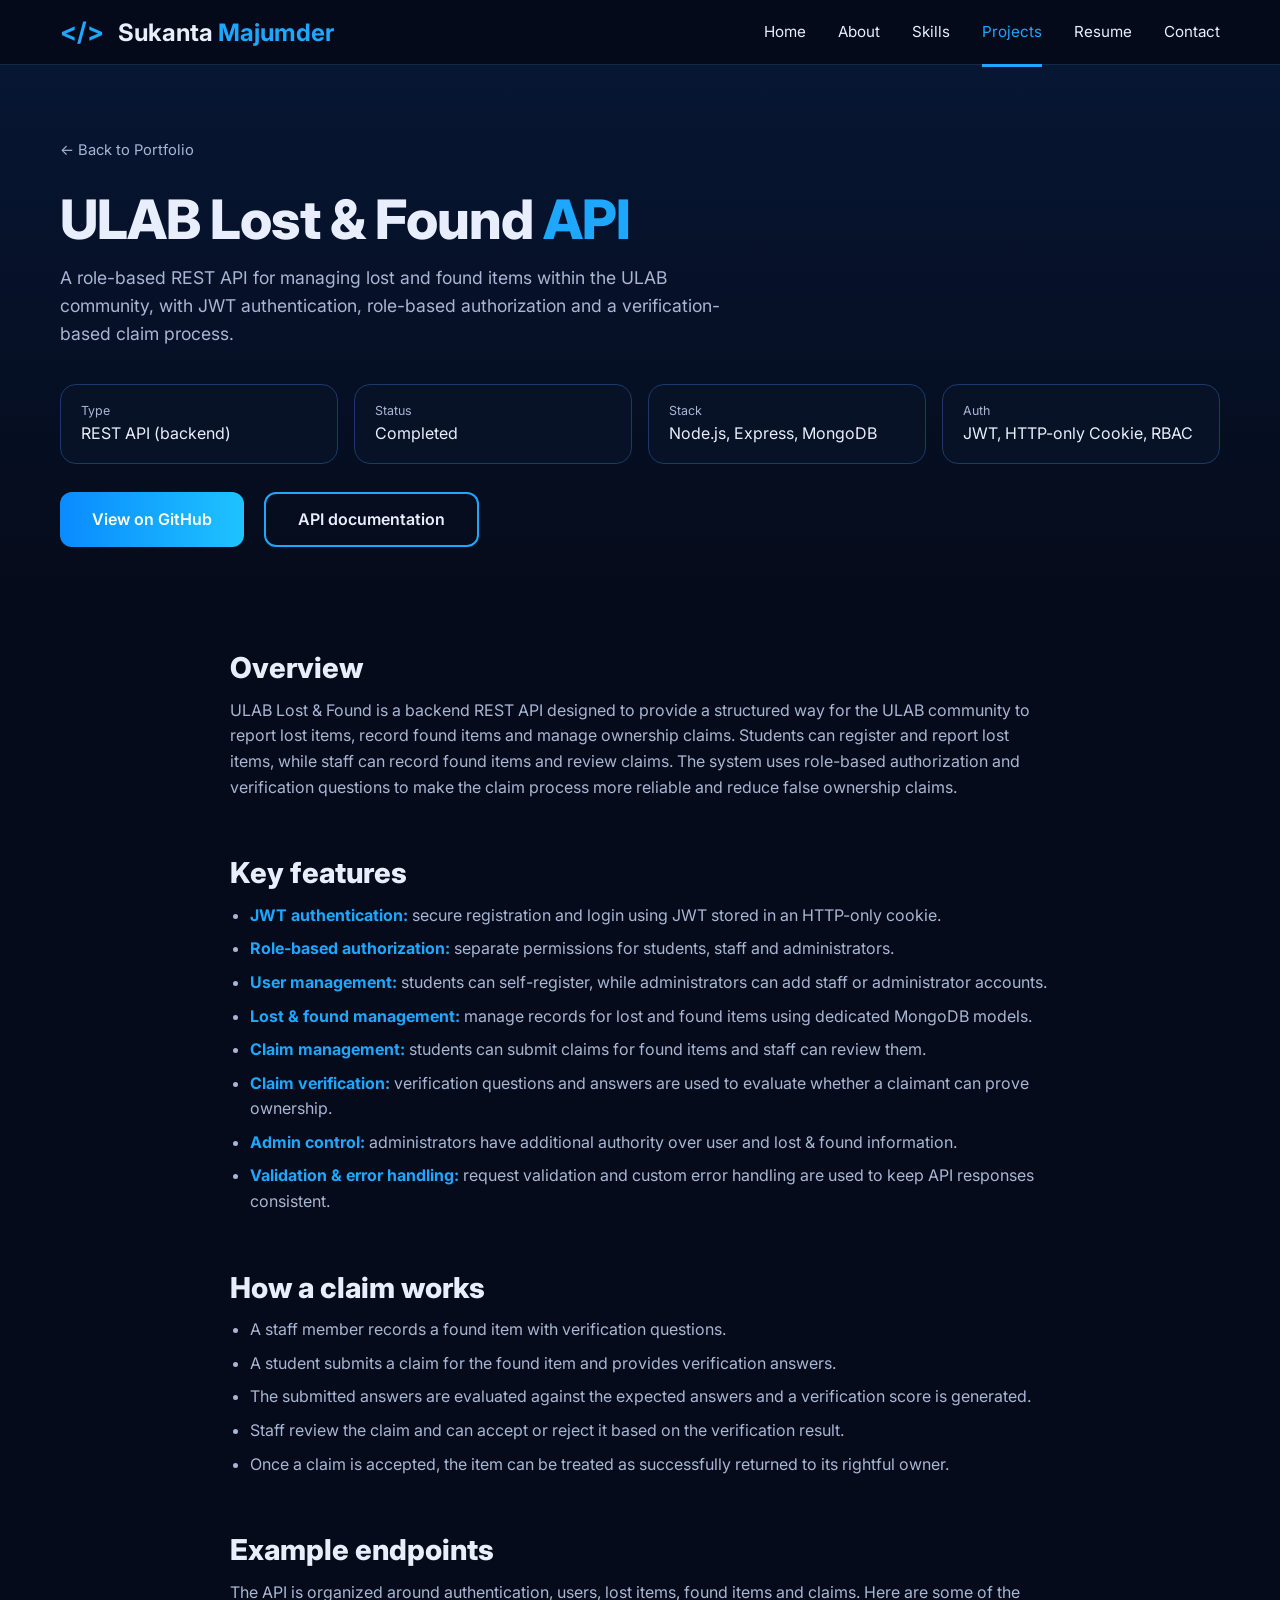
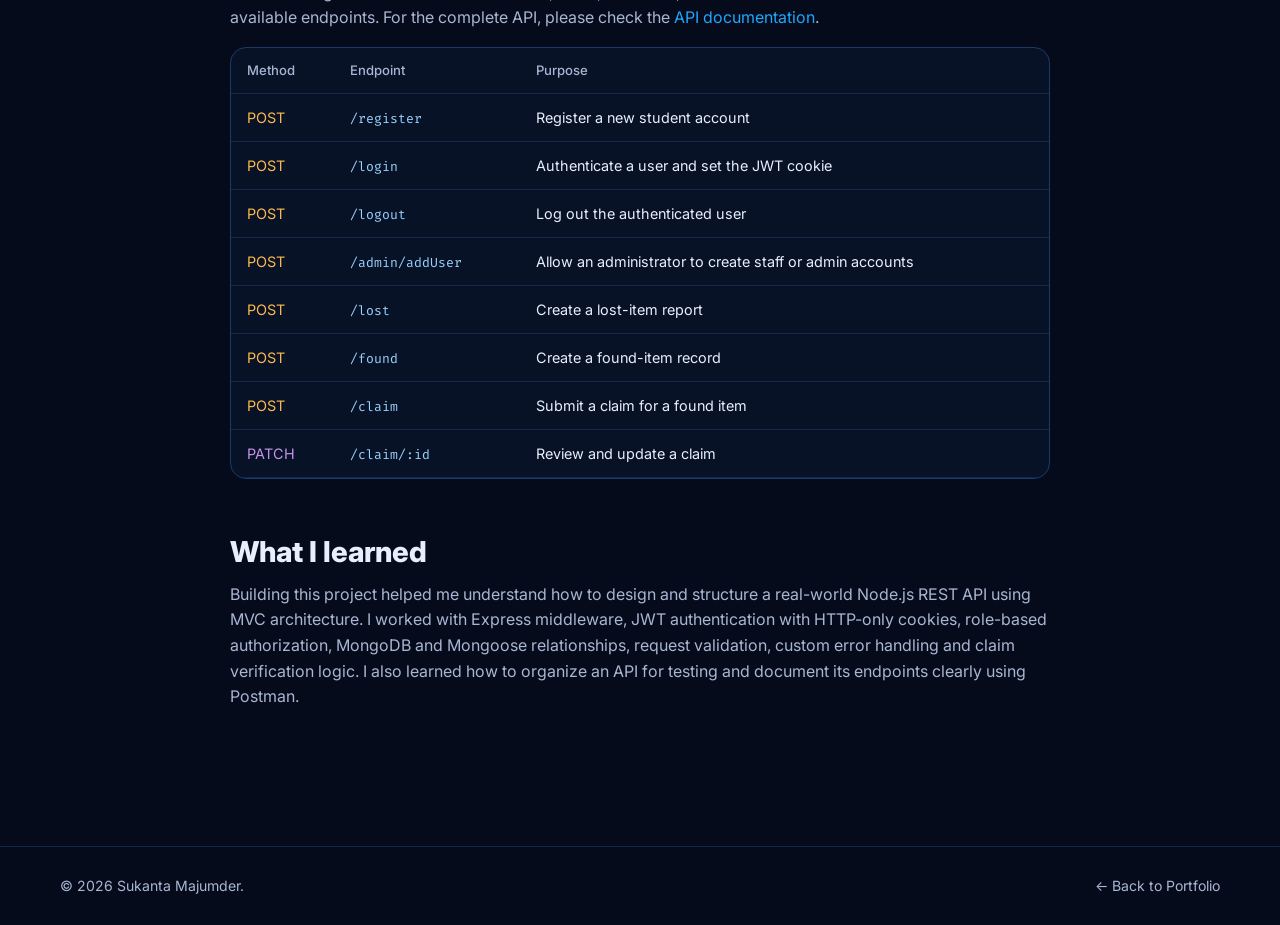
==== project-ulab-lost-found.html @ c4d865e8 "Add files via upload Add all files" ====
<!doctype html>

<html lang="en">
<head>
<meta charset="UTF-8" /><meta name="viewport" content="width=device-width, initial-scale=1" />
<link href="https://fonts.googleapis.com/css2?family=Inter:wght@400;500;600;700;800&family=Caveat:wght@500&family=Fira+Code&display=swap" rel="stylesheet" />
<link rel="stylesheet" href="style.css" />
<title>ULAB Lost &amp; Found API | Sukanta Majumder</title>
</head>
<body>
<header>
  <nav class="wrap">
    <a href="index.html" class="logo"><i>&lt;/&gt;</i>Sukanta <b>Majumder</b></a>
    <button class="menu" aria-label="Toggle menu">☰</button>
    <ul>
      <li><a href="index.html#home">Home</a></li>
      <li><a href="index.html#about">About</a></li>
      <li><a href="index.html#skills">Skills</a></li>
      <li><a href="index.html#projects" class="active">Projects</a></li>
      <li><a href="index.html#resume">Resume</a></li>
      <li><a href="index.html#contact">Contact</a></li>
    </ul>
  </nav>
</header>
<main>
  <section class="pd-hero">
    <div class="wrap">
      <a class="back" href="index.html#projects">← Back to Portfolio</a>
      <h1>ULAB Lost &amp; Found <span>API</span></h1>
      <p class="lead">A role-based REST API for managing lost and found items within the ULAB community, with JWT authentication, role-based authorization and a verification-based claim process.</p>
      <div class="pd-meta">
        <div class="panel"><small>Type</small>REST API (backend)</div>
        <div class="panel"><small>Status</small>Completed</div>
        <div class="panel"><small>Stack</small>Node.js, Express, MongoDB</div>
        <div class="panel"><small>Auth</small>JWT, HTTP-only Cookie, RBAC</div>
      </div>
      <div class="btns" style="margin-top:28px">
        <a class="btn primary" href="https://github.com/Sukanta116/Ulab_Lost_And_Found" target="_blank" rel="noopener">View on GitHub</a>
        <a class="btn ghost" href="https://documenter.getpostman.com/view/58097853/2sBYHNXPLF" target="_blank" rel="noopener">API documentation</a>
      </div>
    </div>
  </section>

  <section class="pd-body">
    <div class="wrap">

  <section>
    <h2>Overview</h2>
    <p>ULAB Lost &amp; Found is a backend REST API designed to provide a structured way for the ULAB community to report lost items, record found items and manage ownership claims. Students can register and report lost items, while staff can record found items and review claims. The system uses role-based authorization and verification questions to make the claim process more reliable and reduce false ownership claims.</p>
  </section>

  <section>
    <h2>Key features</h2>
    <ul>
      <li><strong>JWT authentication:</strong> secure registration and login using JWT stored in an HTTP-only cookie.</li>
      <li><strong>Role-based authorization:</strong> separate permissions for students, staff and administrators.</li>
      <li><strong>User management:</strong> students can self-register, while administrators can add staff or administrator accounts.</li>
      <li><strong>Lost &amp; found management:</strong> manage records for lost and found items using dedicated MongoDB models.</li>
      <li><strong>Claim management:</strong> students can submit claims for found items and staff can review them.</li>
      <li><strong>Claim verification:</strong> verification questions and answers are used to evaluate whether a claimant can prove ownership.</li>
      <li><strong>Admin control:</strong> administrators have additional authority over user and lost &amp; found information.</li>
      <li><strong>Validation &amp; error handling:</strong> request validation and custom error handling are used to keep API responses consistent.</li>
    </ul>
  </section>

  <section>
    <h2>How a claim works</h2>
    <ul>
      <li>A staff member records a found item with verification questions.</li>
      <li>A student submits a claim for the found item and provides verification answers.</li>
      <li>The submitted answers are evaluated against the expected answers and a verification score is generated.</li>
      <li>Staff review the claim and can accept or reject it based on the verification result.</li>
      <li>Once a claim is accepted, the item can be treated as successfully returned to its rightful owner.</li>
    </ul>
  </section>

  <section>
    <h2>Example endpoints</h2>
    <p>The API is organized around authentication, users, lost items, found items and claims. Here are some of the available endpoints. For the complete API, please check the <a class="api-doc-link" href="https://documenter.getpostman.com/view/58097853/2sBYHNXPLF" target="_blank" rel="noopener">API documentation</a>.
</p>
    <div class="table-scroll panel">
      <table>
        <thead><tr><th>Method</th><th>Endpoint</th><th>Purpose</th></tr></thead>
        <tbody>
          <tr><td class="m-post">POST</td><td><code>/register</code></td><td>Register a new student account</td></tr>
          <tr><td class="m-post">POST</td><td><code>/login</code></td><td>Authenticate a user and set the JWT cookie</td></tr>
          <tr><td class="m-post">POST</td><td><code>/logout</code></td><td>Log out the authenticated user</td></tr>
          <tr><td class="m-post">POST</td><td><code>/admin/addUser</code></td><td>Allow an administrator to create staff or admin accounts</td></tr>
          <tr><td class="m-post">POST</td><td><code>/lost</code></td><td>Create a lost-item report</td></tr>
          <tr><td class="m-post">POST</td><td><code>/found</code></td><td>Create a found-item record</td></tr>
          <tr><td class="m-post">POST</td><td><code>/claim</code></td><td>Submit a claim for a found item</td></tr>
          <tr><td class="m-patch">PATCH</td><td><code>/claim/:id</code></td><td>Review and update a claim</td></tr>
        </tbody>
      </table>
    </div>
  </section>

  <section>
    <h2>What I learned</h2>
    <p>Building this project helped me understand how to design and structure a real-world Node.js REST API using MVC architecture. I worked with Express middleware, JWT authentication with HTTP-only cookies, role-based authorization, MongoDB and Mongoose relationships, request validation, custom error handling and claim verification logic. I also learned how to organize an API for testing and document its endpoints clearly using Postman.</p>
  </section>

</div>


  </section>
</main>

<footer>
  <div class="wrap">
    <span>© 2026 Sukanta Majumder.</span>
    <a href="index.html#projects">← Back to Portfolio</a>
  </div>
</footer>

<script src="main.js"></script>

</body>
</html>
---- style.css ----
/* ===== TOKENS ===== */
:root{--bg:#050b1a;--panel:#081226;--line:#14284a;--line2:#1b3a6b;--blue:#1ea7ff;--text:#e8eefc;--muted:#a9b6d3;--green:#58d68d}
*{box-sizing:border-box;margin:0;padding:0}
html{scroll-behavior:smooth;scroll-padding-top:72px}
body{font-family:Inter,system-ui,sans-serif;background:var(--bg);color:var(--text);line-height:1.6}
a{color:inherit;text-decoration:none}
img{max-width:100%}
.wrap{max-width:1240px;margin:0 auto;padding:0 40px}
.hand{font-family:Caveat,cursive;color:var(--blue)}
:focus-visible{outline:2px solid var(--blue);outline-offset:3px;border-radius:4px}

/* ===== NAV ===== */
header{position:sticky;top:0;z-index:10;background:rgba(5,11,26,.9);backdrop-filter:blur(8px);border-bottom:1px solid var(--line)}
nav{display:flex;align-items:center;justify-content:space-between;height:64px}
.logo{font-weight:700;font-size:1.5rem}
.logo b,.logo i{color:var(--blue);font-weight:700}
.logo i{font-style:normal;margin-right:14px;font-size:1.6rem}
nav ul{display:flex;gap:32px;list-style:none}
nav a{font-size:.95rem;padding:20px 0;display:block}
nav a.active,nav a:hover{color:var(--blue);box-shadow:0 3px 0 var(--blue)}
.menu{display:none;background:none;border:0;color:var(--text);font-size:1.6rem;cursor:pointer}

/* ===== HERO (design unchanged) ===== */
.hero{background:radial-gradient(circle at 75% 55%,#0b3a8a 0,transparent 45%),linear-gradient(180deg,#050b1a,#071633);overflow:hidden}
.hero .wrap{display:grid;grid-template-columns:1.15fr 1fr;align-items:end;min-height:576px;gap:24px;max-width:1440px}
.hero-text{padding:60px 0 50px;align-self:center}
.hello{font-size:1.4rem;margin-bottom:4px}
h1{white-space:nowrap;font-size:clamp(1.8rem,8.6vw,4.4rem);font-weight:800;line-height:1.05;letter-spacing:-1px}
h1 span,h2 span{color:var(--blue)}
.role{font-size:1.9rem;margin:22px 0 18px}
.role b{font-weight:700}
.role em{font-style:normal;color:#bcd7ff;font-weight:400}
.role s{text-decoration:none;margin:0 10px;font-weight:300}
.lead{max-width:500px;font-size:1.1rem;margin-bottom:24px}
.chips{display:flex;flex-wrap:wrap;gap:14px;margin-bottom:28px}
.chip{display:flex;align-items:center;gap:12px;padding:8px 22px 8px 16px;border:1px solid var(--line);border-radius:40px;background:rgba(20,40,74,.45);font-size:.95rem}
.chip img{width:28px;height:28px}
.chip.more{padding:8px 20px;color:#8fc9ff}
.btns{display:flex;flex-wrap:wrap;gap:20px}
.btn{display:inline-flex;align-items:center;gap:10px;padding:13px 32px;border-radius:12px;font-weight:600;transition:transform .2s}
.btn:hover{transform:translateY(-2px)}
.btn.primary{background:linear-gradient(90deg,#0a8bff,#1ec3ff);color:#fff}
.btn.ghost{border:2px solid var(--blue);background:transparent}
.tag{margin-top:26px;font-size:1.7rem;display:flex;gap:14px;align-items:baseline}
.tag span:nth-child(3){color:var(--green)}
.hero-img{position:relative;align-self:end;height:576px;display:flex;justify-content:center;align-items:flex-end;padding-right:100px}
.hero-img::before{content:"";position:absolute;bottom:0;left:4%;width:75%;aspect-ratio:1;border-radius:50%;background:linear-gradient(160deg,#1a6bff,#082a66);opacity:.25}
.hero-img img{position:relative;height:100%;width:auto;max-width:100%;display:block;object-fit:contain;object-position:bottom}
.arrow{position:absolute;top:128px;right:112px;width:70px;z-index:2;transform:rotate(-8deg)}
.note{position:absolute;top:36px;right:0;font-size:1.7rem;line-height:1.2;transform:rotate(-8deg);z-index:2}
.code{position:absolute;right:0;top:36%;z-index:2;font-family:"Fira Code",monospace;font-size:.78rem;color:#9bb6e0;border-left:1px solid var(--line);padding-left:12px;white-space:pre;line-height:1.5}

/* ===== SHARED SECTIONS ===== */
.sec{padding:96px 0;border-top:1px solid var(--line)}
.sec-head{max-width:640px;margin-bottom:44px}
.eyebrow{display:flex;align-items:center;gap:14px;color:var(--blue);font-weight:600;font-size:.95rem;margin-bottom:6px}
.eyebrow::before{content:"";width:32px;height:2px;background:var(--blue)}
h2{font-size:2.8rem;font-weight:800;line-height:1.2;margin-bottom:12px}
.sec-head p{color:var(--muted)}
.panel{border:1px solid var(--line2);background:var(--panel);border-radius:16px}

/* ===== ABOUT ===== */
.about{background:linear-gradient(180deg,#050b1a,#060f24)}
.about-grid{display:grid;grid-template-columns:1.1fr 1fr;gap:32px;align-items:start}
.bio p{color:var(--muted);margin-bottom:18px;max-width:560px}
.facts{display:flex;flex-wrap:wrap;gap:12px;margin-top:22px}
.fact{padding:8px 16px;border:1px solid var(--line2);border-radius:999px;font-size:.88rem;background:rgba(20,40,74,.35)}
.card{padding:30px}
.card h3{font-size:1.25rem;font-weight:600;margin-bottom:12px}
.info{display:grid;grid-template-columns:120px 1fr;font-size:.93rem}
.info dt,.info dd{padding:13px 0;border-bottom:1px solid var(--line)}
.info dt{color:var(--muted)}
.card .sign{margin-top:18px;text-align:center;font-size:1.3rem}

/* ===== SKILLS ===== */
.grid{display:grid;grid-template-columns:repeat(auto-fill,minmax(130px,1fr));gap:14px}
.tile{padding:20px 8px;text-align:center;font-size:.88rem;display:flex;flex-direction:column;align-items:center;gap:10px;transition:border-color .2s,transform .2s}
.tile:hover{border-color:var(--blue);transform:translateY(-3px)}
.tile img{width:40px;height:40px;object-fit:contain}
.tile.more{justify-content:center;color:#8fc9ff}

/* ===== PROJECTS ===== */
.projects{display:grid;grid-template-columns:repeat(auto-fill,minmax(min(100%,420px),1fr));gap:28px}
.p-card{display:flex;flex-direction:column;padding:30px;border:1px solid var(--line2);border-radius:18px;background:linear-gradient(160deg,#0b2a5c 0,#081226 70%);transition:transform .2s,border-color .2s}
.p-card:hover{transform:translateY(-4px);border-color:var(--blue)}
.p-status{align-self:flex-start;font-size:.78rem;padding:4px 12px;border-radius:999px;background:rgba(88,214,141,.12);color:var(--green);border:1px solid rgba(88,214,141,.35);margin-bottom:16px}
.p-card h3{font-size:1.7rem;font-weight:800;line-height:1.2;margin-bottom:12px}
.p-desc{color:var(--muted);font-size:.95rem;margin-bottom:20px}
.p-tech{list-style:none;display:flex;flex-wrap:wrap;gap:8px;margin-bottom:24px}
.p-tech li{display:flex;align-items:center;gap:8px;font-size:.82rem;padding:5px 12px;border:1px solid var(--line2);border-radius:999px;background:rgba(5,11,26,.5)}
.p-tech img{width:16px;height:16px}
.p-actions{margin-top:auto;display:flex;flex-wrap:wrap;gap:8px 18px;align-items:center;padding-top:20px;border-top:1px solid var(--line2)}
.p-link{display:inline-flex;align-items:center;gap:8px;font-size:.9rem;color:var(--muted);padding:9px 0;transition:color .2s}
.p-link img{width:20px;height:20px}
.p-link:hover{color:var(--blue)}
.btn-details{margin-left:auto;padding:10px 20px;border-radius:10px;font-size:.9rem;font-weight:600;background:linear-gradient(90deg,#0a8bff,#1ec3ff);color:#fff;transition:transform .2s,box-shadow .2s}
.btn-details:hover{transform:translateY(-2px);box-shadow:0 8px 20px rgba(30,167,255,.3)}

/* ===== RESUME ===== */
.resume-box{display:flex;align-items:center;justify-content:space-between;gap:32px;padding:44px 48px;background:linear-gradient(135deg,#0b2a5c,#081226 65%)}
.resume-box h2{margin-bottom:8px}
.resume-box p{color:var(--muted);max-width:480px}

/* ===== CONTACT ===== */
.contact-grid{display:grid;grid-template-columns:repeat(auto-fit,minmax(280px,1fr));gap:20px}
.c-card{display:flex;align-items:center;gap:18px;padding:22px 26px;transition:border-color .2s,transform .2s;word-break:break-word}
.c-card:hover{border-color:var(--blue);transform:translateY(-3px)}
.c-icon{display:grid;place-items:center;width:48px;height:48px;flex:none;border-radius:12px;background:rgba(30,167,255,.15);font-size:1.3rem}
.c-card small{display:block;color:var(--muted);font-size:.8rem}

/* ===== FOOTER ===== */
footer{border-top:1px solid var(--line);padding:28px 0;color:var(--muted);font-size:.88rem}
footer .wrap{display:flex;justify-content:space-between;flex-wrap:wrap;gap:12px}
footer a:hover{color:var(--blue)}

/* ===== PROJECT DETAIL PAGE ===== */
.pd-hero{padding:72px 0 48px;background:linear-gradient(180deg,#071633,#050b1a)}
.back{display:inline-block;color:var(--muted);font-size:.92rem;margin-bottom:28px}
.back:hover{color:var(--blue)}
.pd-hero h1{white-space:normal;font-size:clamp(2rem,5vw,3.4rem);margin-bottom:16px}
.pd-hero .lead{max-width:680px;color:var(--muted)}
.pd-meta{display:grid;grid-template-columns:repeat(auto-fit,minmax(180px,1fr));gap:16px;margin-top:36px}
.pd-meta div{padding:16px 20px}
.pd-meta small{display:block;color:var(--muted);font-size:.78rem}
.pd-body{padding:56px 0 80px}
.pd-body .wrap{max-width:900px}
.pd-body section{margin-bottom:56px}
.pd-body h2{font-size:1.8rem}
.pd-body p,.pd-body li{color:var(--muted)}
.pd-body ul{padding-left:20px;display:grid;gap:8px;margin-top:12px}
.pd-body ul strong{color:var(--text)}
.table-scroll{overflow-x:auto;margin-top:16px}
table{width:100%;border-collapse:collapse;font-size:.9rem;min-width:520px}
th,td{text-align:left;padding:12px 16px;border-bottom:1px solid var(--line)}
th{color:var(--muted);font-weight:500;font-size:.82rem}
td code{font-family:"Fira Code",monospace;font-size:.82rem;color:#9bd3ff}
.m-get{color:var(--green)}.m-post{color:#ffb84d}.m-patch{color:#c792ea}

/* ===== RESPONSIVE ===== */
@media(min-width:981px){h1{font-size:clamp(2.6rem,4.9vw,4.4rem)}.pd-hero h1{font-size:clamp(2rem,5vw,3.4rem)}}
@media(max-width:980px){
  .wrap{padding:0 20px}
  .arrow{right:14%}
  .hero .wrap,.about-grid{grid-template-columns:1fr}
  .hero-img{order:-1;max-width:420px;height:460px;margin:0 auto;padding-right:0}
 .code{display:none}
  .note { top: 33px !important; left: 0 !important; right: auto !important; font-size: 1.2rem; transform: rotate(-6deg); }
  .arrow { display: block !important; width: 48px; top: 103px !important; left: 39px !important; right: auto !important; transform: scaleX(-1) rotate(8deg); }
  nav ul{display:none;position:absolute;top:64px;left:0;right:0;flex-direction:column;gap:0;background:var(--bg);border-bottom:1px solid var(--line);padding:8px 24px}
  nav ul.open{display:flex}
  .menu{display:block}
  nav a{padding:12px 0}
  .sec{padding:64px 0}
  h2{font-size:2.1rem}
  .resume-box{flex-direction:column;align-items:flex-start;padding:32px 24px}
}
@media(prefers-reduced-motion:reduce){*{transition:none!important;scroll-behavior:auto!important}}
@media (min-width: 981px) {
  .menu { display: none !important; }
  nav ul {
    display: flex !important;
    position: static !important;
    flex-direction: row !important;
    gap: 32px !important;
    padding: 0 !important;
    background: none !important;
    border: 0 !important;
  }
  nav a { padding: 20px 0 !important; }
}
/* Tech stack hover cards */
.tile { position: relative; }
.tile:hover,
.tile:focus-visible { z-index: 5; border-color: var(--blue); }

.tip {
  position: absolute;
  bottom: calc(100% + 12px);
  left: 50%;
  width: 190px;
  padding: 14px 16px;
  text-align: left;
  background: #0b2a5c;
  border: 1px solid var(--blue);
  border-radius: 12px;
  box-shadow: 0 12px 30px rgba(0, 0, 0, 0.45);
  opacity: 0;
  visibility: hidden;
  pointer-events: none;
  transform: translate(-50%, 6px);
  transition: opacity 0.2s, transform 0.2s, visibility 0.2s;
}
.tip::after {
  content: "";
  position: absolute;
  top: 100%;
  left: 50%;
  width: 10px;
  height: 10px;
  background: #0b2a5c;
  border-right: 1px solid var(--blue);
  border-bottom: 1px solid var(--blue);
  transform: translate(-50%, -5px) rotate(45deg);
}
.tip strong { display: block; color: var(--blue); font-size: 0.85rem; margin-bottom: 8px; }
.tip ul { list-style: none; display: flex; flex-wrap: wrap; gap: 6px; }
.tip li {
  font-size: 0.74rem;
  padding: 3px 9px;
  border-radius: 999px;
  background: rgba(30, 167, 255, 0.15);
}
.tile:hover .tip,
.tile:focus .tip {
  opacity: 1;
  visibility: visible;
  transform: translate(-50%, 0);
}
.pd-body section ul li strong {
    color: #1ea7ff !important;
}
.api-doc-link {
    color: #1ea7ff;
}
.api-doc-link:hover {
    color: #1ea7ff;
    text-decoration: underline;
}
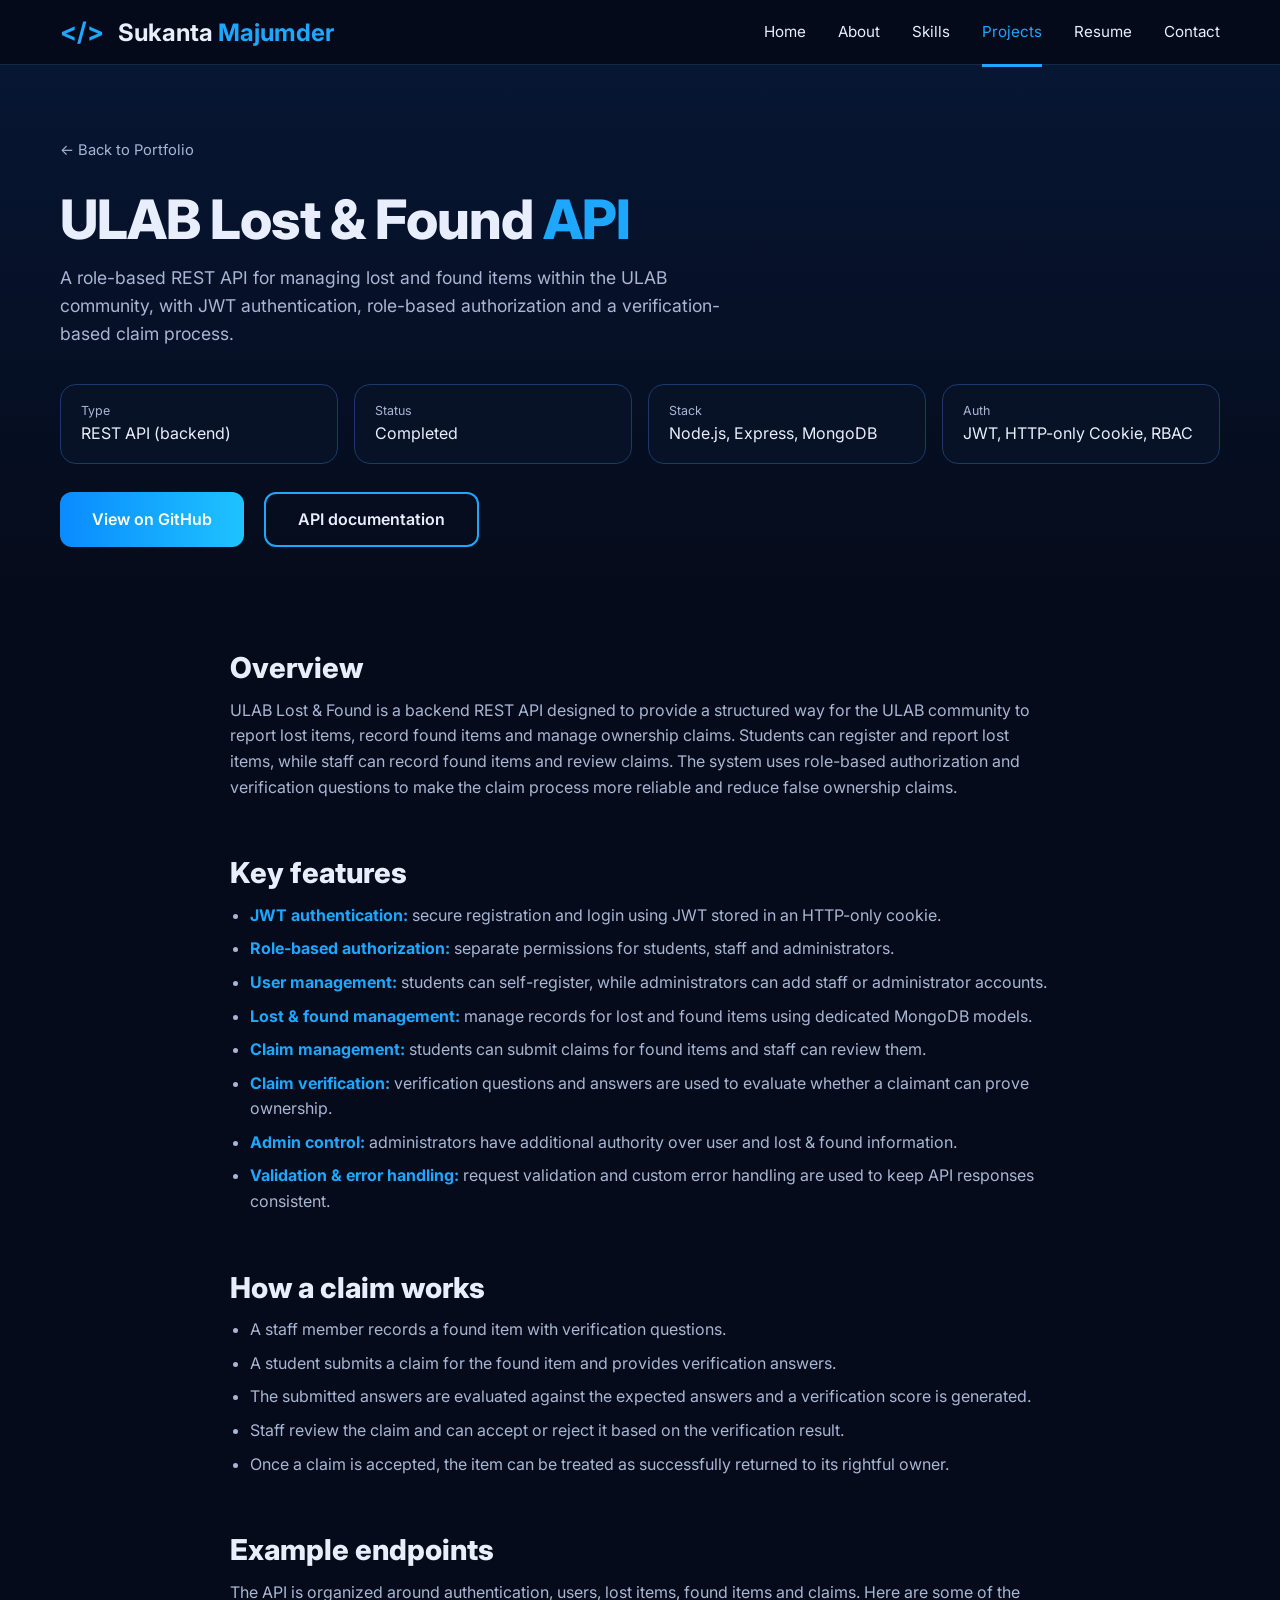
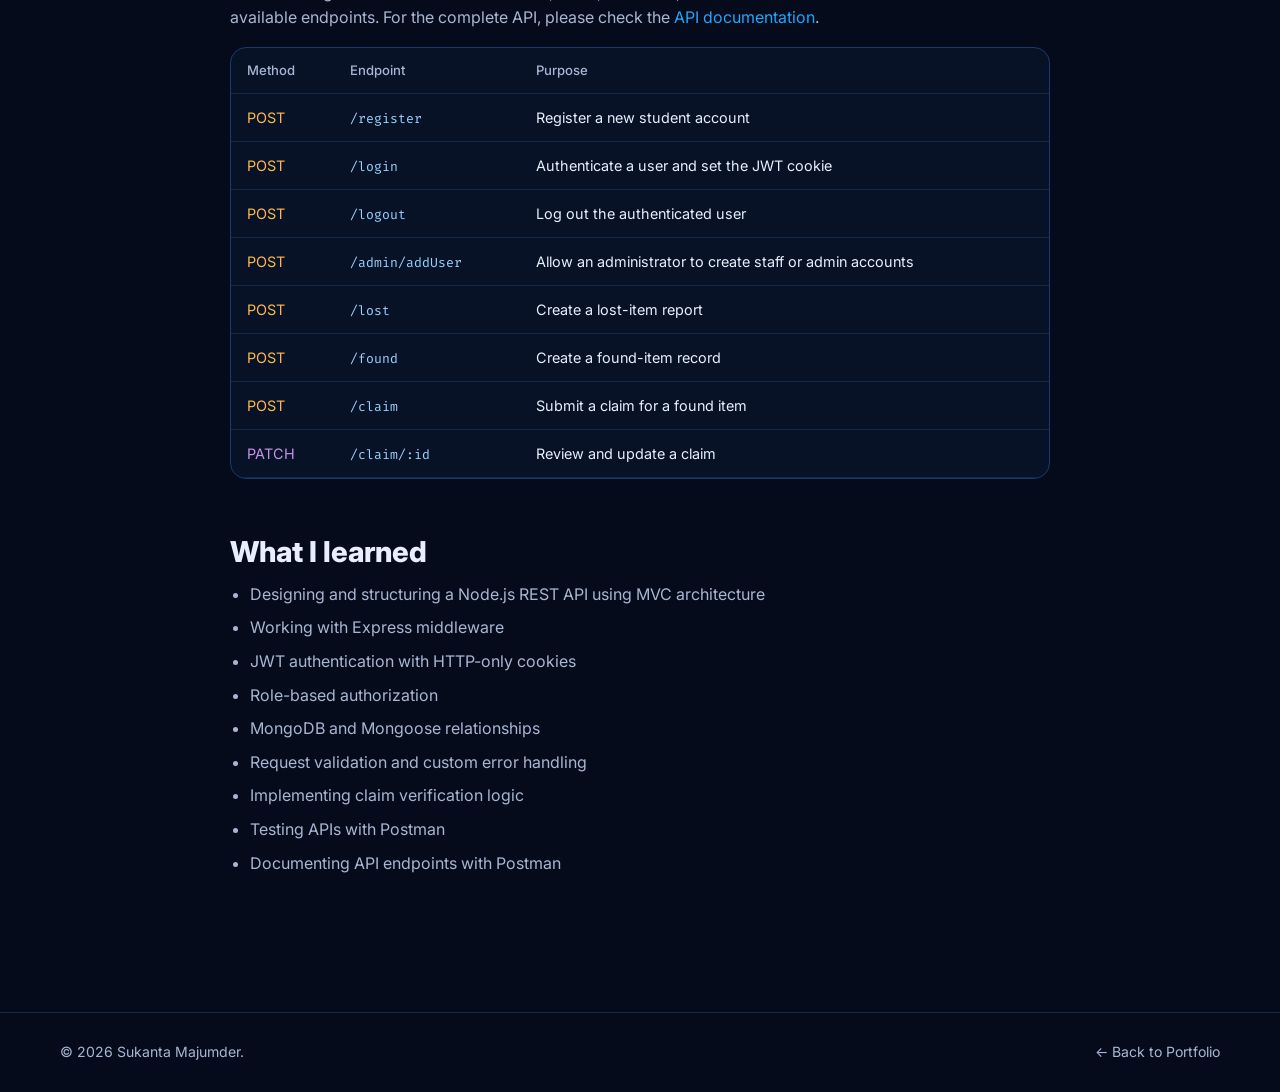
==== commit 36b10eeb: "Add new project and change resume" ====
--- a/project-ulab-lost-found.html
+++ b/project-ulab-lost-found.html
@@ -97,8 +97,19 @@
 
   <section>
     <h2>What I learned</h2>
-    <p>Building this project helped me understand how to design and structure a real-world Node.js REST API using MVC architecture. I worked with Express middleware, JWT authentication with HTTP-only cookies, role-based authorization, MongoDB and Mongoose relationships, request validation, custom error handling and claim verification logic. I also learned how to organize an API for testing and document its endpoints clearly using Postman.</p>
-  </section>
+
+    <ul>
+        <li>Designing and structuring a Node.js REST API using MVC architecture</li>
+        <li>Working with Express middleware</li>
+        <li>JWT authentication with HTTP-only cookies</li>
+        <li>Role-based authorization</li>
+        <li>MongoDB and Mongoose relationships</li>
+        <li>Request validation and custom error handling</li>
+        <li>Implementing claim verification logic</li>
+        <li>Testing APIs with Postman</li>
+        <li>Documenting API endpoints with Postman</li>
+    </ul>
+</section>
 
 </div>
 
--- a/style.css
+++ b/style.css
@@ -47,7 +47,7 @@
 .hero-img::before{content:"";position:absolute;bottom:0;left:4%;width:75%;aspect-ratio:1;border-radius:50%;background:linear-gradient(160deg,#1a6bff,#082a66);opacity:.25}
 .hero-img img{position:relative;height:100%;width:auto;max-width:100%;display:block;object-fit:contain;object-position:bottom}
 .arrow{position:absolute;top:128px;right:112px;width:70px;z-index:2;transform:rotate(-8deg)}
-.note{position:absolute;top:36px;right:0;font-size:1.7rem;line-height:1.2;transform:rotate(-8deg);z-index:2}
+.note{position:absolute;top:21px;right: 55px;;font-size:1.7rem;line-height:1.2;transform:rotate(-8deg);z-index:2}
 .code{position:absolute;right:0;top:36%;z-index:2;font-family:"Fira Code",monospace;font-size:.78rem;color:#9bb6e0;border-left:1px solid var(--line);padding-left:12px;white-space:pre;line-height:1.5}
 
 /* ===== SHARED SECTIONS ===== */
@@ -225,4 +225,129 @@
 .api-doc-link:hover {
     color: #1ea7ff;
     text-decoration: underline;
+}
+.logo { position: relative; }
+
+/* anchor point: sits under the last letter "r" */
+.door-sign {
+  position: absolute;
+  top: calc(72% - 4px);
+  right: 4px;
+  width: 0;
+  height: 0;
+  z-index: 20;
+  pointer-events: none;
+}
+.door-sign {
+  transition: opacity 0.3s ease, visibility 0.3s ease;
+}
+
+body.scrolled .door-sign {
+  opacity: 0;
+  visibility: hidden;
+}
+
+/* swings from the ring */
+.door-pivot {
+  position: absolute;
+  top: 0;
+  left: -90px;
+  width: 180px;
+  display: block;
+  transform-origin: 50% 0;
+  animation: doorSwing 3.2s ease-in-out infinite;
+}
+
+.door-ring {
+  display: block;
+  position: relative;
+  z-index: 2;
+  width: 16px;
+  height: 16px;
+  margin: 0 auto -6px;
+  box-sizing: border-box;
+  border-radius: 50%;
+  border: 3px solid #1fa2ff;
+  background: #050a18;
+  box-shadow: 0 0 10px rgba(31, 162, 255, 0.6);
+}
+
+.door-strings {
+  display: block;
+  width: 100%;
+  height: 26px;
+}
+
+/* outer board */
+.door-board {
+  display: block;
+  padding: 5px;
+  border-radius: 12px;
+  background: linear-gradient(135deg, #00e676, #00bfa5);
+  box-shadow: 0 8px 20px rgba(0, 230, 118, 0.4);
+}
+
+/* inner outlined panel, like the CLOSE sign */
+.door-inner {
+  display: flex;
+  align-items: center;
+  justify-content: center;
+  gap: 7px;
+  padding: 6px 10px;
+  border: 2px solid rgba(4, 19, 10, 0.85);
+  border-radius: 8px;
+  color: #04130a;
+  font-size: 0.78rem;
+  font-weight: 800;
+  letter-spacing: 0.3px;
+  white-space: nowrap;
+}
+
+.door-dot {
+  width: 10px;
+  height: 10px;
+  flex-shrink: 0;           /* keeps it a perfect circle */
+  border-radius: 50%;       /* this makes it round */
+  background: #ff1744;      /* red */
+  box-shadow: 0 0 6px #ff1744;
+  animation: doorPulse 1.4s ease-out infinite;
+}
+
+@keyframes doorSwing {
+  0%, 100% { transform: rotate(7deg); }
+  50%      { transform: rotate(-7deg); }
+}
+
+@keyframes doorPulse {
+  0%   { box-shadow: 0 0 0 0 rgba(255, 23, 68, 0.8); }
+  100% { box-shadow: 0 0 0 9px rgba(255, 23, 68, 0); }
+}
+
+@media (max-width: 600px) {
+  .door-pivot {
+    left: -70px;
+    width: 153px;
+  }
+  .door-inner {
+    font-size: 0.65rem;
+    padding: 5px 8px;
+    gap: 5px;
+  }
+  .door-dot {
+    width: 8px;
+    height: 8px;
+  }
+  .door-sign {
+    top: calc(69% - 4px);
+    right: -38px;
+    height: 65px;
+  }
+}
+.shortner {
+    background-color: #f1f5f9;
+    color: #0f172a;
+    padding: 3px 5px;
+    border-radius: 4px;
+    font-family: "Fira Code", monospace;
+    font-size: 0.8em;
 }
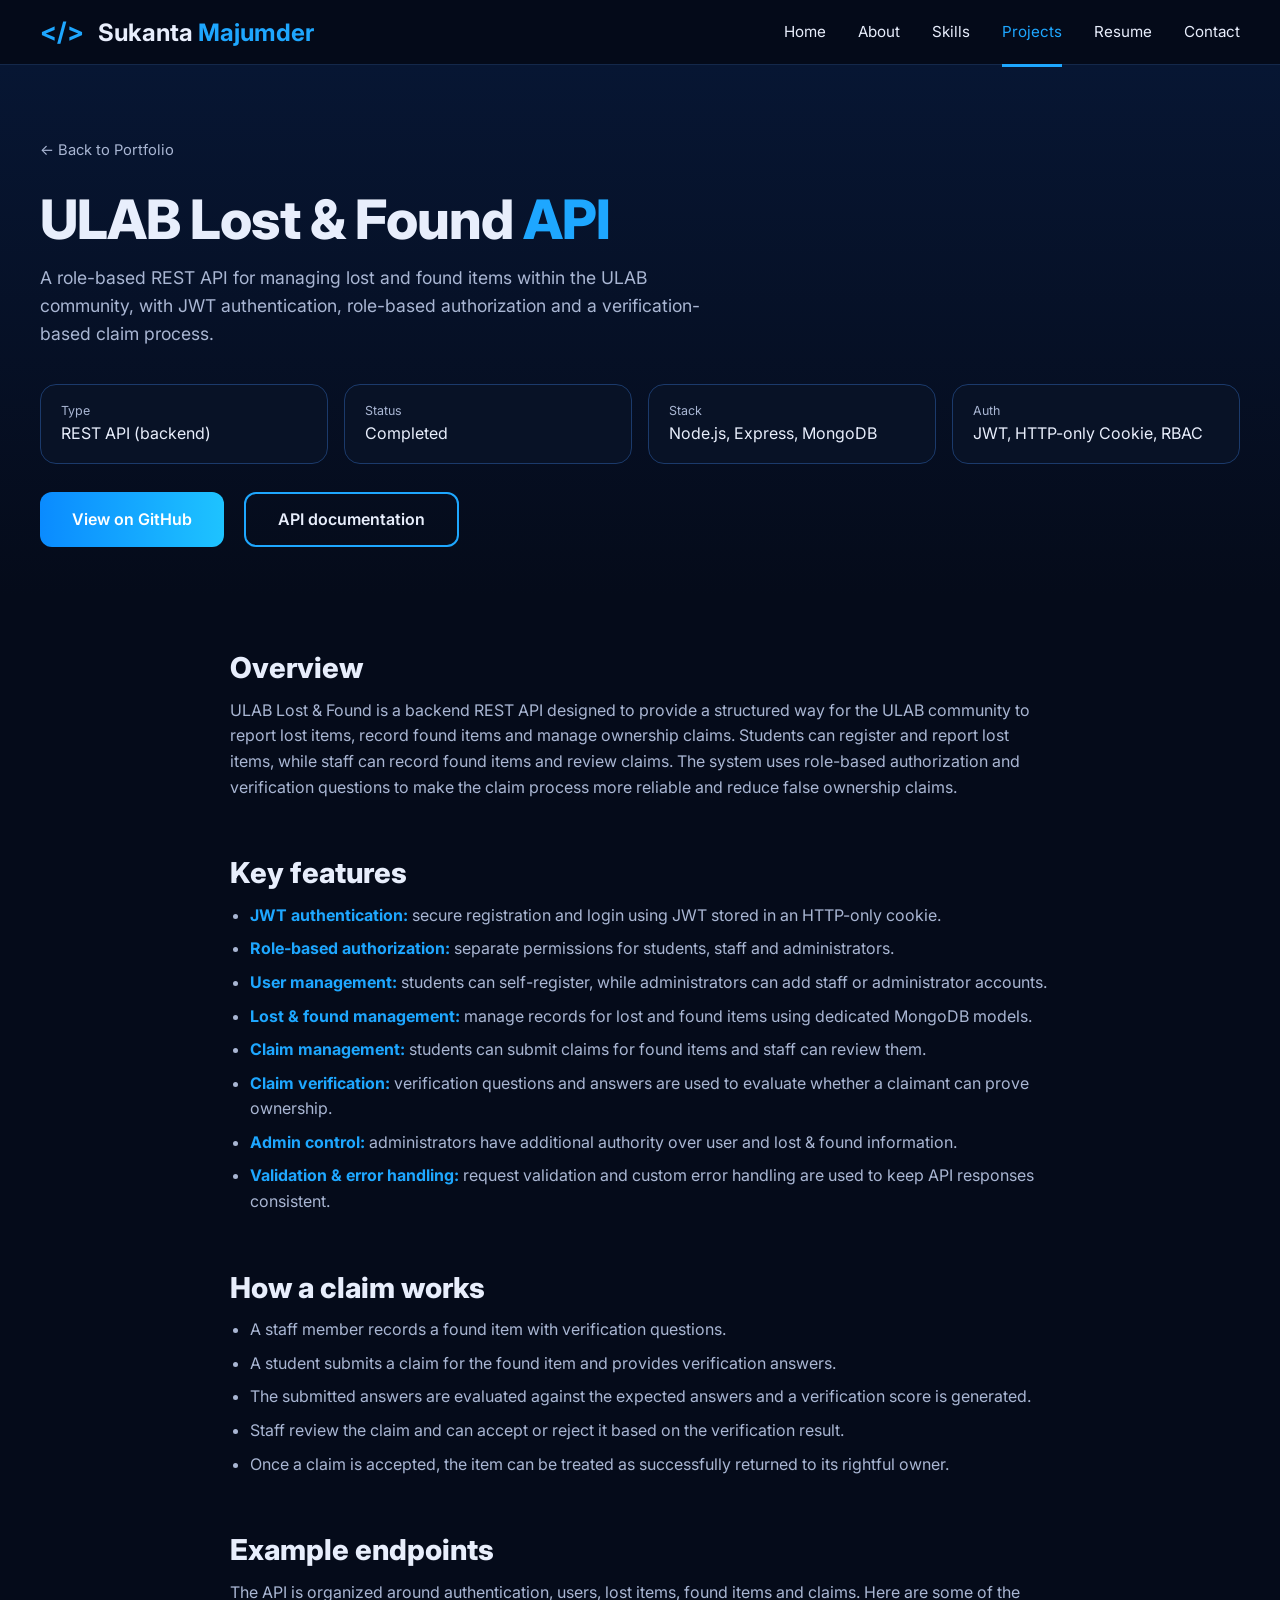
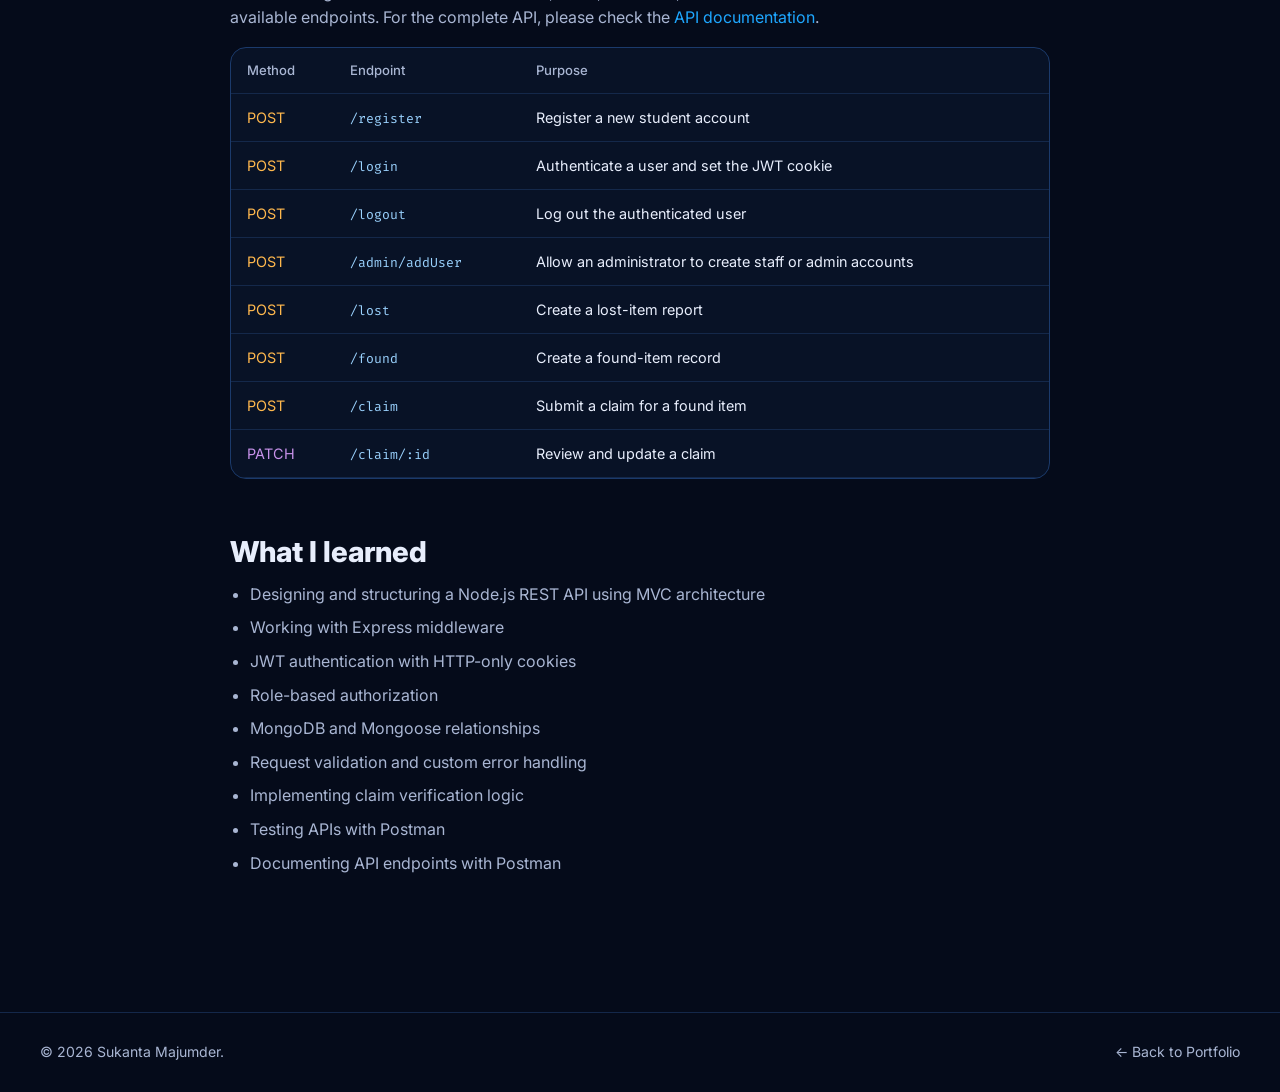
==== commit 4d5e8496: "Make responsive desing" ====
--- a/project-ulab-lost-found.html
+++ b/project-ulab-lost-found.html
@@ -6,6 +6,7 @@
 <link href="https://fonts.googleapis.com/css2?family=Inter:wght@400;500;600;700;800&family=Caveat:wght@500&family=Fira+Code&display=swap" rel="stylesheet" />
 <link rel="stylesheet" href="style.css" />
 <title>ULAB Lost &amp; Found API | Sukanta Majumder</title>
+<script src="responsive.js"></script>
 </head>
 <body>
 <header>
--- a/style.css
+++ b/style.css
@@ -1,32 +1,61 @@
-/* ===== TOKENS ===== */
+/* =====================================================================
+   TABLE OF CONTENTS
+   1. Tokens & base      5. About / Skills / Projects / Resume / Contact
+   2. Header & nav       6. Footer
+   3. Logo sign          7. Project detail pages
+   4. Hero               8. Responsive (container queries, widest to narrowest)
+   ===================================================================== */
+
+/* ===== 1. TOKENS & BASE ===== */
 :root{--bg:#050b1a;--panel:#081226;--line:#14284a;--line2:#1b3a6b;--blue:#1ea7ff;--text:#e8eefc;--muted:#a9b6d3;--green:#58d68d}
 *{box-sizing:border-box;margin:0;padding:0}
-html{scroll-behavior:smooth;scroll-padding-top:72px}
-body{font-family:Inter,system-ui,sans-serif;background:var(--bg);color:var(--text);line-height:1.6}
+html{scroll-behavior:smooth;scroll-padding-top:72px;-webkit-text-size-adjust:100%;text-size-adjust:100%}
+/* body is the "container": layout rules respond to the page's real width, not the device's fake viewport */
+body{font-family:Inter,system-ui,sans-serif;background:var(--bg);color:var(--text);line-height:1.6;overflow-x:clip;container-type:inline-size}
 a{color:inherit;text-decoration:none}
 img{max-width:100%}
-.wrap{max-width:1240px;margin:0 auto;padding:0 40px}
+pre,code{max-width:100%}
+pre{overflow-x:auto}
+:focus-visible{outline:2px solid var(--blue);outline-offset:3px;border-radius:4px}
+.wrap{--pad:40px;max-width:1440px;margin:0 auto;padding-left:max(var(--pad),env(safe-area-inset-left,0px));padding-right:max(var(--pad),env(safe-area-inset-right,0px))}
 .hand{font-family:Caveat,cursive;color:var(--blue)}
-:focus-visible{outline:2px solid var(--blue);outline-offset:3px;border-radius:4px}
-
-/* ===== NAV ===== */
-header{position:sticky;top:0;z-index:10;background:rgba(5,11,26,.9);backdrop-filter:blur(8px);border-bottom:1px solid var(--line)}
-nav{display:flex;align-items:center;justify-content:space-between;height:64px}
-.logo{font-weight:700;font-size:1.5rem}
-.logo b,.logo i{color:var(--blue);font-weight:700}
-.logo i{font-style:normal;margin-right:14px;font-size:1.6rem}
+.panel{border:1px solid var(--line2);background:var(--panel);border-radius:16px}
+h1{white-space:nowrap;font-size:clamp(2.6rem,4.7cqi,4.4rem);font-weight:800;line-height:1.05;letter-spacing:-1px}
+h2{font-size:clamp(1.75rem,6.6cqi,2.8rem);font-weight:800;line-height:1.2;margin-bottom:12px}
+h1 span,h2 span{color:var(--blue)}
+.btn{display:inline-flex;align-items:center;gap:10px;padding:13px 32px;min-height:46px;border-radius:12px;font-weight:600;transition:transform .2s}
+.btn:hover{transform:translateY(-2px)}
+.btn.primary{background:linear-gradient(90deg,#0a8bff,#1ec3ff);color:#fff}
+.btn.ghost{border:2px solid var(--blue);background:transparent}
+
+/* ===== 2. HEADER & NAV ===== */
+header{position:sticky;top:0;z-index:10;background:rgba(5,11,26,.9);-webkit-backdrop-filter:blur(8px);backdrop-filter:blur(8px);border-bottom:1px solid var(--line);padding-top:env(safe-area-inset-top,0px)}
+nav{display:flex;align-items:center;justify-content:space-between;height:64px;gap:12px}
 nav ul{display:flex;gap:32px;list-style:none}
 nav a{font-size:.95rem;padding:20px 0;display:block}
 nav a.active,nav a:hover{color:var(--blue);box-shadow:0 3px 0 var(--blue)}
-.menu{display:none;background:none;border:0;color:var(--text);font-size:1.6rem;cursor:pointer}
-
-/* ===== HERO (design unchanged) ===== */
+.menu{display:none;background:none;border:0;color:var(--text);font-size:1.6rem;cursor:pointer;min-width:44px;min-height:44px}
+.logo{position:relative;font-weight:700;font-size:clamp(1.1rem,5.6cqi,1.5rem);white-space:nowrap}
+.logo b,.logo i{color:var(--blue);font-weight:700}
+.logo i{font-style:normal;margin-right:14px;font-size:clamp(1.15rem,6cqi,1.6rem)}
+
+/* ===== 3. LOGO SIGN ("Seeking Opportunities") ===== */
+.door-sign{position:absolute;top:calc(72% - 4px);right:4px;width:0;height:0;z-index:20;pointer-events:none;transition:opacity .3s ease,visibility .3s ease}
+body.scrolled .door-sign{opacity:0;visibility:hidden}
+.door-pivot{position:absolute;top:-4px;left:-89px;width:180px;display:block;transform-origin:50% 0;animation:doorSwing 3.2s ease-in-out infinite}
+.door-ring{display:block;position:relative;z-index:2;width:16px;height:16px;margin:0 auto -6px;border-radius:50%;border:3px solid #1fa2ff;background:#050a18;box-shadow:0 0 10px rgba(31,162,255,.6)}
+.door-strings{display:block;width:100%;height:26px}
+.door-board{display:block;padding:5px;border-radius:12px;background:linear-gradient(135deg,#00e676,#00bfa5);box-shadow:0 8px 20px rgba(0,230,118,.4)}
+.door-inner{display:flex;align-items:center;justify-content:center;gap:7px;padding:6px 10px;border:2px solid rgba(4,19,10,.85);border-radius:8px;color:#04130a;font-size:.78rem;font-weight:800;letter-spacing:.3px;white-space:nowrap}
+.door-dot{width:10px;height:10px;flex-shrink:0;border-radius:50%;background:#ff1744;box-shadow:0 0 6px #ff1744;animation:doorPulse 1.4s ease-out infinite}
+@keyframes doorSwing{0%,100%{transform:rotate(7deg)}50%{transform:rotate(-7deg)}}
+@keyframes doorPulse{0%{box-shadow:0 0 0 0 rgba(255,23,68,.8)}100%{box-shadow:0 0 0 9px rgba(255,23,68,0)}}
+
+/* ===== 4. HERO (base values = laptop/desktop) ===== */
 .hero{background:radial-gradient(circle at 75% 55%,#0b3a8a 0,transparent 45%),linear-gradient(180deg,#050b1a,#071633);overflow:hidden}
-.hero .wrap{display:grid;grid-template-columns:1.15fr 1fr;align-items:end;min-height:576px;gap:24px;max-width:1440px}
-.hero-text{padding:60px 0 50px;align-self:center}
+.hero .wrap{display:grid;grid-template-columns:1.15fr 1fr;align-items:end;min-height:576px;gap:24px}
+.hero-text{padding:60px 0 50px;align-self:center;min-width:0}
 .hello{font-size:1.4rem;margin-bottom:4px}
-h1{white-space:nowrap;font-size:clamp(1.8rem,8.6vw,4.4rem);font-weight:800;line-height:1.05;letter-spacing:-1px}
-h1 span,h2 span{color:var(--blue)}
 .role{font-size:1.9rem;margin:22px 0 18px}
 .role b{font-weight:700}
 .role em{font-style:normal;color:#bcd7ff;font-weight:400}
@@ -37,54 +66,61 @@
 .chip img{width:28px;height:28px}
 .chip.more{padding:8px 20px;color:#8fc9ff}
 .btns{display:flex;flex-wrap:wrap;gap:20px}
-.btn{display:inline-flex;align-items:center;gap:10px;padding:13px 32px;border-radius:12px;font-weight:600;transition:transform .2s}
-.btn:hover{transform:translateY(-2px)}
-.btn.primary{background:linear-gradient(90deg,#0a8bff,#1ec3ff);color:#fff}
-.btn.ghost{border:2px solid var(--blue);background:transparent}
-.tag{margin-top:26px;font-size:1.7rem;display:flex;gap:14px;align-items:baseline}
+.tag{margin-top:26px;font-size:1.7rem;display:flex;flex-wrap:wrap;gap:14px;align-items:baseline}
 .tag span:nth-child(3){color:var(--green)}
-.hero-img{position:relative;align-self:end;height:576px;display:flex;justify-content:center;align-items:flex-end;padding-right:100px}
-.hero-img::before{content:"";position:absolute;bottom:0;left:4%;width:75%;aspect-ratio:1;border-radius:50%;background:linear-gradient(160deg,#1a6bff,#082a66);opacity:.25}
-.hero-img img{position:relative;height:100%;width:auto;max-width:100%;display:block;object-fit:contain;object-position:bottom}
-.arrow{position:absolute;top:128px;right:112px;width:70px;z-index:2;transform:rotate(-8deg)}
-.note{position:absolute;top:21px;right: 55px;;font-size:1.7rem;line-height:1.2;transform:rotate(-8deg);z-index:2}
+
+/* hero picture, backdrop, note, arrow, code snippet */
+.hero-img{position:relative;align-self:end;height:576px;display:flex;justify-content:center;align-items:flex-end;padding-right:100px;min-width:0}
+.hero-img::before{content:"";position:absolute;bottom:14px;left:5%;width:75%;aspect-ratio:1;border-radius:10%;background:linear-gradient(160deg,#1a6bff,#082a66);opacity:.18}
+.hero-img img{position:relative;top:30px;height:92%;width:90%;max-width:69%;display:block;object-fit:contain;object-position:bottom}
+.note{position:absolute;top:60px;right:55px;font-size:2rem;line-height:1;transform:rotate(-8deg);z-index:2}
+.arrow{position:absolute;top:158px;right:112px;width:70px;z-index:2;transform:rotate(-8deg)}
 .code{position:absolute;right:0;top:36%;z-index:2;font-family:"Fira Code",monospace;font-size:.78rem;color:#9bb6e0;border-left:1px solid var(--line);padding-left:12px;white-space:pre;line-height:1.5}
 
-/* ===== SHARED SECTIONS ===== */
+/* ===== 5. SECTIONS ===== */
 .sec{padding:96px 0;border-top:1px solid var(--line)}
 .sec-head{max-width:640px;margin-bottom:44px}
+.sec-head p{color:var(--muted)}
 .eyebrow{display:flex;align-items:center;gap:14px;color:var(--blue);font-weight:600;font-size:.95rem;margin-bottom:6px}
 .eyebrow::before{content:"";width:32px;height:2px;background:var(--blue)}
-h2{font-size:2.8rem;font-weight:800;line-height:1.2;margin-bottom:12px}
-.sec-head p{color:var(--muted)}
-.panel{border:1px solid var(--line2);background:var(--panel);border-radius:16px}
-
-/* ===== ABOUT ===== */
+
+/* About */
 .about{background:linear-gradient(180deg,#050b1a,#060f24)}
 .about-grid{display:grid;grid-template-columns:1.1fr 1fr;gap:32px;align-items:start}
+.about-grid>*{min-width:0}
 .bio p{color:var(--muted);margin-bottom:18px;max-width:560px}
 .facts{display:flex;flex-wrap:wrap;gap:12px;margin-top:22px}
 .fact{padding:8px 16px;border:1px solid var(--line2);border-radius:999px;font-size:.88rem;background:rgba(20,40,74,.35)}
 .card{padding:30px}
 .card h3{font-size:1.25rem;font-weight:600;margin-bottom:12px}
+.card .sign{margin-top:18px;text-align:center;font-size:1.3rem}
 .info{display:grid;grid-template-columns:120px 1fr;font-size:.93rem}
-.info dt,.info dd{padding:13px 0;border-bottom:1px solid var(--line)}
+.info dt,.info dd{padding:13px 0;border-bottom:1px solid var(--line);overflow-wrap:anywhere}
 .info dt{color:var(--muted)}
-.card .sign{margin-top:18px;text-align:center;font-size:1.3rem}
-
-/* ===== SKILLS ===== */
+
+/* Skills */
 .grid{display:grid;grid-template-columns:repeat(auto-fill,minmax(130px,1fr));gap:14px}
-.tile{padding:20px 8px;text-align:center;font-size:.88rem;display:flex;flex-direction:column;align-items:center;gap:10px;transition:border-color .2s,transform .2s}
+.tile{position:relative;padding:20px 8px;text-align:center;font-size:.88rem;display:flex;flex-direction:column;align-items:center;gap:10px;transition:border-color .2s,transform .2s}
 .tile:hover{border-color:var(--blue);transform:translateY(-3px)}
+.tile:hover,.tile:focus-visible{z-index:5}
 .tile img{width:40px;height:40px;object-fit:contain}
 .tile.more{justify-content:center;color:#8fc9ff}
-
-/* ===== PROJECTS ===== */
+/* skill hover card */
+.tip{--tx:-50%;position:absolute;bottom:calc(100% + 12px);left:50%;width:190px;max-width:calc(100cqi - 24px);padding:14px 16px;text-align:left;background:#0b2a5c;border:1px solid var(--blue);border-radius:12px;box-shadow:0 12px 30px rgba(0,0,0,.45);opacity:0;visibility:hidden;pointer-events:none;transform:translate(var(--tx),6px);transition:opacity .2s,transform .2s,visibility .2s}
+.tip::after{content:"";position:absolute;top:100%;left:50%;width:10px;height:10px;background:#0b2a5c;border-right:1px solid var(--blue);border-bottom:1px solid var(--blue);transform:translate(-50%,-5px) rotate(45deg)}
+.tip strong{display:block;color:var(--blue);font-size:.85rem;margin-bottom:8px}
+.tip ul{list-style:none;display:flex;flex-wrap:wrap;gap:6px}
+.tip li{font-size:.74rem;padding:3px 9px;border-radius:999px;background:rgba(30,167,255,.15)}
+.tile:hover .tip,.tile:focus .tip{opacity:1;visibility:visible;transform:translate(var(--tx),0)}
+
+/* Projects */
 .projects{display:grid;grid-template-columns:repeat(auto-fill,minmax(min(100%,420px),1fr));gap:28px}
-.p-card{display:flex;flex-direction:column;padding:30px;border:1px solid var(--line2);border-radius:18px;background:linear-gradient(160deg,#0b2a5c 0,#081226 70%);transition:transform .2s,border-color .2s}
+.p-card{display:flex;flex-direction:column;min-width:0;padding:30px;border:1px solid var(--line2);border-radius:18px;background:linear-gradient(160deg,#0b2a5c 0,#081226 70%);transition:transform .2s,border-color .2s}
 .p-card:hover{transform:translateY(-4px);border-color:var(--blue)}
-.p-status{align-self:flex-start;font-size:.78rem;padding:4px 12px;border-radius:999px;background:rgba(88,214,141,.12);color:var(--green);border:1px solid rgba(88,214,141,.35);margin-bottom:16px}
 .p-card h3{font-size:1.7rem;font-weight:800;line-height:1.2;margin-bottom:12px}
+.p-status,.p-status_ongoing{align-self:flex-start;font-size:.78rem;padding:4px 12px;border-radius:999px;margin-bottom:16px}
+.p-status{background:rgba(88,214,141,.12);color:var(--green);border:1px solid rgba(88,214,141,.35)}
+.p-status_ongoing{background:rgba(255,193,7,.12);color:#f0b400;border:1px solid rgba(255,193,7,.35)}
 .p-desc{color:var(--muted);font-size:.95rem;margin-bottom:20px}
 .p-tech{list-style:none;display:flex;flex-wrap:wrap;gap:8px;margin-bottom:24px}
 .p-tech li{display:flex;align-items:center;gap:8px;font-size:.82rem;padding:5px 12px;border:1px solid var(--line2);border-radius:999px;background:rgba(5,11,26,.5)}
@@ -96,258 +132,172 @@
 .btn-details{margin-left:auto;padding:10px 20px;border-radius:10px;font-size:.9rem;font-weight:600;background:linear-gradient(90deg,#0a8bff,#1ec3ff);color:#fff;transition:transform .2s,box-shadow .2s}
 .btn-details:hover{transform:translateY(-2px);box-shadow:0 8px 20px rgba(30,167,255,.3)}
 
-/* ===== RESUME ===== */
+/* Resume */
 .resume-box{display:flex;align-items:center;justify-content:space-between;gap:32px;padding:44px 48px;background:linear-gradient(135deg,#0b2a5c,#081226 65%)}
 .resume-box h2{margin-bottom:8px}
 .resume-box p{color:var(--muted);max-width:480px}
 
-/* ===== CONTACT ===== */
-.contact-grid{display:grid;grid-template-columns:repeat(auto-fit,minmax(280px,1fr));gap:20px}
-.c-card{display:flex;align-items:center;gap:18px;padding:22px 26px;transition:border-color .2s,transform .2s;word-break:break-word}
+/* Contact */
+.contact-grid{display:grid;grid-template-columns:repeat(auto-fit,minmax(min(100%,280px),1fr));gap:20px}
+.c-card{display:flex;align-items:center;gap:18px;padding:22px 26px;transition:border-color .2s,transform .2s;overflow-wrap:anywhere}
+.c-card>span:last-child{min-width:0}
 .c-card:hover{border-color:var(--blue);transform:translateY(-3px)}
+.c-card small{display:block;color:var(--muted);font-size:.8rem}
 .c-icon{display:grid;place-items:center;width:48px;height:48px;flex:none;border-radius:12px;background:rgba(30,167,255,.15);font-size:1.3rem}
-.c-card small{display:block;color:var(--muted);font-size:.8rem}
-
-/* ===== FOOTER ===== */
-footer{border-top:1px solid var(--line);padding:28px 0;color:var(--muted);font-size:.88rem}
+.c-icon img{width:26px;height:26px}
+
+/* ===== 6. FOOTER ===== */
+footer{border-top:1px solid var(--line);padding:28px 0 max(28px,env(safe-area-inset-bottom,0px));color:var(--muted);font-size:.88rem}
 footer .wrap{display:flex;justify-content:space-between;flex-wrap:wrap;gap:12px}
 footer a:hover{color:var(--blue)}
 
-/* ===== PROJECT DETAIL PAGE ===== */
+/* ===== 7. PROJECT DETAIL PAGES ===== */
 .pd-hero{padding:72px 0 48px;background:linear-gradient(180deg,#071633,#050b1a)}
+.pd-hero h1{white-space:normal;font-size:clamp(1.8rem,5.4cqi,3.4rem);margin-bottom:16px;overflow-wrap:anywhere}
+.pd-hero .lead{max-width:680px;color:var(--muted)}
 .back{display:inline-block;color:var(--muted);font-size:.92rem;margin-bottom:28px}
 .back:hover{color:var(--blue)}
-.pd-hero h1{white-space:normal;font-size:clamp(2rem,5vw,3.4rem);margin-bottom:16px}
-.pd-hero .lead{max-width:680px;color:var(--muted)}
-.pd-meta{display:grid;grid-template-columns:repeat(auto-fit,minmax(180px,1fr));gap:16px;margin-top:36px}
+.pd-meta{display:grid;grid-template-columns:repeat(auto-fit,minmax(min(100%,180px),1fr));gap:16px;margin-top:36px}
 .pd-meta div{padding:16px 20px}
 .pd-meta small{display:block;color:var(--muted);font-size:.78rem}
 .pd-body{padding:56px 0 80px}
 .pd-body .wrap{max-width:900px}
 .pd-body section{margin-bottom:56px}
 .pd-body h2{font-size:1.8rem}
-.pd-body p,.pd-body li{color:var(--muted)}
+.pd-body p,.pd-body li{color:var(--muted);overflow-wrap:anywhere}
 .pd-body ul{padding-left:20px;display:grid;gap:8px;margin-top:12px}
 .pd-body ul strong{color:var(--text)}
-.table-scroll{overflow-x:auto;margin-top:16px}
+.pd-body section ul li strong{color:var(--blue)}
+.table-scroll{overflow-x:auto;-webkit-overflow-scrolling:touch;margin-top:16px}
 table{width:100%;border-collapse:collapse;font-size:.9rem;min-width:520px}
 th,td{text-align:left;padding:12px 16px;border-bottom:1px solid var(--line)}
 th{color:var(--muted);font-weight:500;font-size:.82rem}
 td code{font-family:"Fira Code",monospace;font-size:.82rem;color:#9bd3ff}
 .m-get{color:var(--green)}.m-post{color:#ffb84d}.m-patch{color:#c792ea}
-
-/* ===== RESPONSIVE ===== */
-@media(min-width:981px){h1{font-size:clamp(2.6rem,4.9vw,4.4rem)}.pd-hero h1{font-size:clamp(2rem,5vw,3.4rem)}}
-@media(max-width:980px){
-  .wrap{padding:0 20px}
-  .arrow{right:14%}
+.api-doc-link{color:var(--blue)}
+.api-doc-link:hover{text-decoration:underline}
+.shortner{background:#f1f5f9;color:#0f172a;padding:3px 5px;border-radius:4px;font-family:"Fira Code",monospace;font-size:.8em}
+
+/* =====================================================================
+   8. RESPONSIVE (based on the page's real width via container queries)
+   >1180 desktop | <=1180 small laptop | <=980 tablet | <=700 | <=600 phone | <=380 small phone
+   Keep these blocks in this order: wider first, narrower last.
+   ===================================================================== */
+
+/* ---- Small laptop ---- */
+@container (max-width:1180px){
+  .hero-img{padding-right:60px}
+  .arrow{right:70px}
+  .note{right:30px}
+  .code{font-size:.7rem}
+  .resume-box{padding:36px 32px}
+}
+@container (max-width:1060px){
+  .code{display:none}
+}
+
+/* ---- Tablet (601px to 980px; also applies to phones unless overridden below) ---- */
+@container (max-width:980px){
+  .wrap{--pad:20px}
+  h1{font-size:clamp(1.8rem,8.6cqi,4.4rem)}
   .hero .wrap,.about-grid{grid-template-columns:1fr}
-  .hero-img{order:-1;max-width:420px;height:460px;margin:0 auto;padding-right:0}
- .code{display:none}
-  .note { top: 33px !important; left: 0 !important; right: auto !important; font-size: 1.2rem; transform: rotate(-6deg); }
-  .arrow { display: block !important; width: 48px; top: 103px !important; left: 39px !important; right: auto !important; transform: scaleX(-1) rotate(8deg); }
-  nav ul{display:none;position:absolute;top:64px;left:0;right:0;flex-direction:column;gap:0;background:var(--bg);border-bottom:1px solid var(--line);padding:8px 24px}
+  .hero .wrap{min-height:0}
+  .hero-text{padding:36px 0 48px}
+  .lead{max-width:640px}
+  /* hero picture */
+  .hero-img{order:-1;width:100%;max-width:420px;height:min(460px,105cqi);margin:0 auto;padding-right:0}
+  .hero-img::before{bottom:-34px;left:7%;width:89%;border-radius:9%}
+  .note{top:60px;left:0;right:auto;font-size:1.7rem;line-height:1.2;transform:rotate(-6deg)}
+  .arrow{left:39px;right:auto;width:48px;transform:scaleX(-1) rotate(8deg)}
+  .door-pivot{top:-1px;left:-90px}
+  /* nav becomes a dropdown */
+  .menu{display:block}
+  nav ul{display:none;position:absolute;top:calc(64px + env(safe-area-inset-top,0px));left:0;right:0;flex-direction:column;gap:0;background:var(--bg);border-bottom:1px solid var(--line);padding:8px 24px;max-height:calc(100vh - 64px);overflow-y:auto}
   nav ul.open{display:flex}
-  .menu{display:block}
   nav a{padding:12px 0}
+  nav a.active,nav a:hover{box-shadow:none}
+  /* sections */
   .sec{padding:64px 0}
-  h2{font-size:2.1rem}
+  .sec-head{margin-bottom:32px}
+  .grid{grid-template-columns:repeat(4,1fr)}
   .resume-box{flex-direction:column;align-items:flex-start;padding:32px 24px}
 }
-@media(prefers-reduced-motion:reduce){*{transition:none!important;scroll-behavior:auto!important}}
-@media (min-width: 981px) {
-  .menu { display: none !important; }
-  nav ul {
-    display: flex !important;
-    position: static !important;
-    flex-direction: row !important;
-    gap: 32px !important;
-    padding: 0 !important;
-    background: none !important;
-    border: 0 !important;
-  }
-  nav a { padding: 20px 0 !important; }
-}
-/* Tech stack hover cards */
-.tile { position: relative; }
-.tile:hover,
-.tile:focus-visible { z-index: 5; border-color: var(--blue); }
-
-.tip {
-  position: absolute;
-  bottom: calc(100% + 12px);
-  left: 50%;
-  width: 190px;
-  padding: 14px 16px;
-  text-align: left;
-  background: #0b2a5c;
-  border: 1px solid var(--blue);
-  border-radius: 12px;
-  box-shadow: 0 12px 30px rgba(0, 0, 0, 0.45);
-  opacity: 0;
-  visibility: hidden;
-  pointer-events: none;
-  transform: translate(-50%, 6px);
-  transition: opacity 0.2s, transform 0.2s, visibility 0.2s;
-}
-.tip::after {
-  content: "";
-  position: absolute;
-  top: 100%;
-  left: 50%;
-  width: 10px;
-  height: 10px;
-  background: #0b2a5c;
-  border-right: 1px solid var(--blue);
-  border-bottom: 1px solid var(--blue);
-  transform: translate(-50%, -5px) rotate(45deg);
-}
-.tip strong { display: block; color: var(--blue); font-size: 0.85rem; margin-bottom: 8px; }
-.tip ul { list-style: none; display: flex; flex-wrap: wrap; gap: 6px; }
-.tip li {
-  font-size: 0.74rem;
-  padding: 3px 9px;
-  border-radius: 999px;
-  background: rgba(30, 167, 255, 0.15);
-}
-.tile:hover .tip,
-.tile:focus .tip {
-  opacity: 1;
-  visibility: visible;
-  transform: translate(-50%, 0);
-}
-.pd-body section ul li strong {
-    color: #1ea7ff !important;
-}
-.api-doc-link {
-    color: #1ea7ff;
-}
-.api-doc-link:hover {
-    color: #1ea7ff;
-    text-decoration: underline;
-}
-.logo { position: relative; }
-
-/* anchor point: sits under the last letter "r" */
-.door-sign {
-  position: absolute;
-  top: calc(72% - 4px);
-  right: 4px;
-  width: 0;
-  height: 0;
-  z-index: 20;
-  pointer-events: none;
-}
-.door-sign {
-  transition: opacity 0.3s ease, visibility 0.3s ease;
-}
-
-body.scrolled .door-sign {
-  opacity: 0;
-  visibility: hidden;
-}
-
-/* swings from the ring */
-.door-pivot {
-  position: absolute;
-  top: 0;
-  left: -90px;
-  width: 180px;
-  display: block;
-  transform-origin: 50% 0;
-  animation: doorSwing 3.2s ease-in-out infinite;
-}
-
-.door-ring {
-  display: block;
-  position: relative;
-  z-index: 2;
-  width: 16px;
-  height: 16px;
-  margin: 0 auto -6px;
-  box-sizing: border-box;
-  border-radius: 50%;
-  border: 3px solid #1fa2ff;
-  background: #050a18;
-  box-shadow: 0 0 10px rgba(31, 162, 255, 0.6);
-}
-
-.door-strings {
-  display: block;
-  width: 100%;
-  height: 26px;
-}
-
-/* outer board */
-.door-board {
-  display: block;
-  padding: 5px;
-  border-radius: 12px;
-  background: linear-gradient(135deg, #00e676, #00bfa5);
-  box-shadow: 0 8px 20px rgba(0, 230, 118, 0.4);
-}
-
-/* inner outlined panel, like the CLOSE sign */
-.door-inner {
-  display: flex;
-  align-items: center;
-  justify-content: center;
-  gap: 7px;
-  padding: 6px 10px;
-  border: 2px solid rgba(4, 19, 10, 0.85);
-  border-radius: 8px;
-  color: #04130a;
-  font-size: 0.78rem;
-  font-weight: 800;
-  letter-spacing: 0.3px;
-  white-space: nowrap;
-}
-
-.door-dot {
-  width: 10px;
-  height: 10px;
-  flex-shrink: 0;           /* keeps it a perfect circle */
-  border-radius: 50%;       /* this makes it round */
-  background: #ff1744;      /* red */
-  box-shadow: 0 0 6px #ff1744;
-  animation: doorPulse 1.4s ease-out infinite;
-}
-
-@keyframes doorSwing {
-  0%, 100% { transform: rotate(7deg); }
-  50%      { transform: rotate(-7deg); }
-}
-
-@keyframes doorPulse {
-  0%   { box-shadow: 0 0 0 0 rgba(255, 23, 68, 0.8); }
-  100% { box-shadow: 0 0 0 9px rgba(255, 23, 68, 0); }
-}
-
-@media (max-width: 600px) {
-  .door-pivot {
-    left: -70px;
-    width: 153px;
-  }
-  .door-inner {
-    font-size: 0.65rem;
-    padding: 5px 8px;
-    gap: 5px;
-  }
-  .door-dot {
-    width: 8px;
-    height: 8px;
-  }
-  .door-sign {
-    top: calc(69% - 4px);
-    right: -38px;
-    height: 65px;
-  }
-}
-.shortner {
-    background-color: #f1f5f9;
-    color: #0f172a;
-    padding: 3px 5px;
-    border-radius: 4px;
-    font-family: "Fira Code", monospace;
-    font-size: 0.8em;
+
+@container (max-width:700px){
+  .card{padding:24px}
+  .grid{grid-template-columns:repeat(3,1fr);gap:12px}
+  /* keep skill hover cards inside the screen: left column opens to the right, right column to the left */
+  .tile:nth-child(3n+1) .tip{--tx:0;left:0}
+  .tile:nth-child(3n+1) .tip::after{left:40px}
+  .tile:nth-child(3n) .tip{--tx:0;left:auto;right:0}
+  .tile:nth-child(3n) .tip::after{left:auto;right:40px;transform:translate(50%,-5px) rotate(45deg)}
+}
+
+/* ---- Phone ---- */
+@container (max-width:600px){
+  .hello{font-size:1.15rem}
+  .role{font-size:1.35rem;margin:16px 0 14px}
+  .role s{margin:0 6px}
+  .lead{font-size:1rem;margin-bottom:20px}
+  .chips{gap:10px;margin-bottom:22px}
+  .chip{padding:6px 16px 6px 12px;font-size:.88rem;gap:8px}
+  .chip img{width:22px;height:22px}
+  .btns{gap:12px}
+  .btns .btn{flex:1 1 100%;justify-content:center}
+  .tag{font-size:1.4rem;margin-top:20px}
+  /* hero picture */
+  .hero-img::before{bottom:-35px}
+  .note{top:75px;font-size:1.5rem}
+  /* logo sign */
+  .door-pivot{left:-120px;width:153px}
+  .door-sign{top:calc(69% - 4px);right:-38px;height:65px}
+  .door-inner{font-size:.65rem;padding:5px 8px;gap:5px}
+  .door-dot{width:8px;height:8px}
+  /* sections */
+  .sec{padding:52px 0}
+  .info{grid-template-columns:100px 1fr}
+  .p-card{padding:22px}
+  .p-card h3{font-size:1.35rem}
+  .p-actions{gap:4px 16px}
+  .btn-details{margin-left:0;width:100%;text-align:center;margin-top:8px}
+  .resume-box{padding:26px 20px;gap:20px}
+  .resume-box .btn{width:100%;justify-content:center}
+  .c-card{padding:18px}
+  .pd-hero{padding:44px 0 32px}
+  .pd-body{padding:36px 0 56px}
+  .pd-body section{margin-bottom:40px}
+  .pd-body h2{font-size:1.5rem}
+  footer .wrap{justify-content:center;text-align:center}
+}
+
+/* ---- Small phone ---- */
+@container (max-width:380px){
+  .wrap{--pad:16px}
+  .logo i{margin-right:8px}
+  .door-sign{right:-26px}
+  .hero-img{height:min(400px,105cqi)}
+  .tag{font-size:1.2rem;gap:8px}
+  .chip{font-size:.82rem}
+  .info{grid-template-columns:1fr}
+  .info dt{padding:12px 0 0;border-bottom:0;font-size:.8rem}
+  .info dd{padding:2px 0 12px}
+  /* 2-column skills: ":nth-child(n)" raises specificity so these beat the 3-column rules above */
+  .grid{grid-template-columns:repeat(2,1fr)}
+  .tile:nth-child(n) .tip{--tx:0;left:0;right:auto}
+  .tile:nth-child(n) .tip::after{left:40px;right:auto;transform:translate(-50%,-5px) rotate(45deg)}
+  .tile:nth-child(2n) .tip{left:auto;right:0}
+  .tile:nth-child(2n) .tip::after{left:auto;right:40px;transform:translate(50%,-5px) rotate(45deg)}
+}
+
+/* ---- Other conditions ---- */
+@media (orientation:landscape) and (max-height:480px){
+  .hero-img{height:340px}
+  .sec{padding:48px 0}
+}
+@media (hover:none){
+  .tile:hover,.p-card:hover,.c-card:hover,.btn:hover,.btn-details:hover{transform:none}
+}
+@media (prefers-reduced-motion:reduce){
+  *{transition:none!important;scroll-behavior:auto!important}
+  .door-pivot,.door-dot{animation:none!important}
 }
